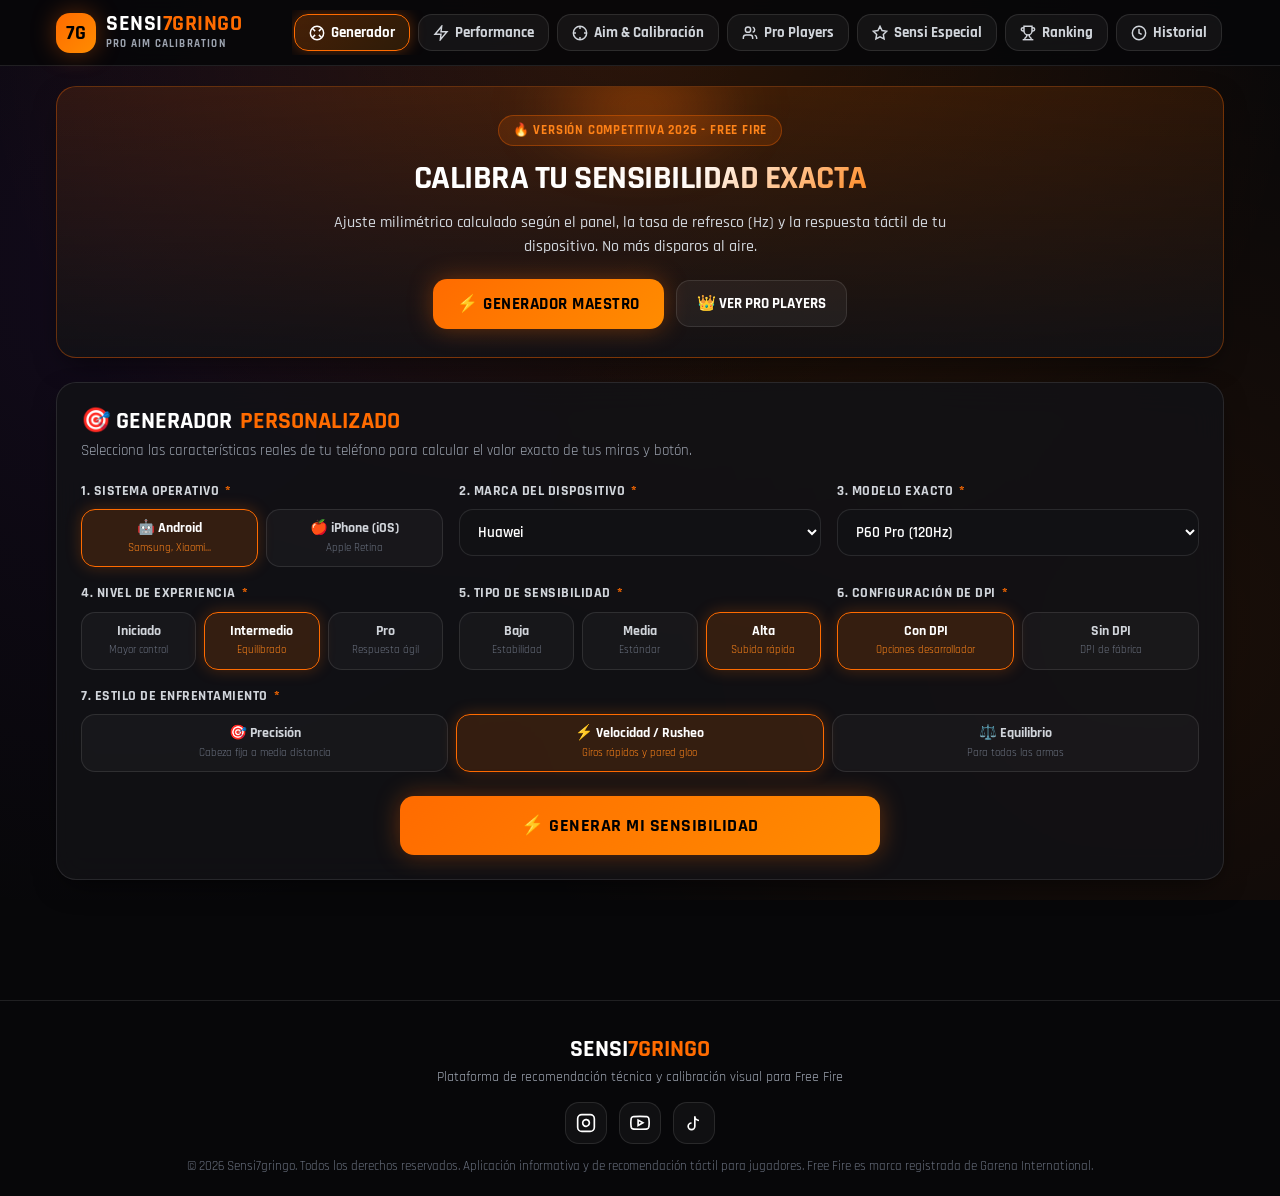
==== github-pages/index.html @ f731ba7e "feat: Initial commit of Sensi7gringo (Spring Boot + GitHub Pages edition)" ====
<!DOCTYPE html>
<html lang="es">
<head>
  <meta charset="UTF-8">
  <meta name="viewport" content="width=device-width, initial-scale=1.0, maximum-scale=1.0, user-scalable=no">
  <title>Sensi7gringo 🎮🔥 - Generador y Calibrador Maestro de Free Fire</title>
  
  <meta name="description" content="Generador inteligente de sensibilidades y calibración milimétrica para Free Fire adaptado a modelos Android e iPhone.">
  <link rel="preconnect" href="https://fonts.googleapis.com">
  <link rel="preconnect" href="https://fonts.gstatic.com" crossorigin>
  <link href="https://fonts.googleapis.com/css2?family=JetBrains+Mono:wght@700;800&family=Rajdhani:wght@500;600;700;800;900&display=swap" rel="stylesheet">
  
  <link rel="stylesheet" href="styles.css">
</head>
<body>

  <!-- HEADER FIJO Y NAVEGACIÓN -->
  <header class="header-main">
    <div class="header-content">
      <a class="brand-badge" href="#" onclick="cambiarTab('generator'); return false;">
        <div class="brand-logo-icon">7G</div>
        <div class="brand-text-wrap">
          <h1>SENSI<span>7GRINGO</span></h1>
          <div class="brand-tagline">Pro Aim Calibration</div>
        </div>
      </a>

      <!-- Pestañas de navegación superiores con scroll horizontal fluido -->
      <nav class="nav-tabs-scroll" aria-label="Navegación principal">
        <button type="button" class="tab-btn active" data-tab="generator" id="tab-generator">
          <svg viewBox="0 0 24 24" fill="none" stroke="currentColor"><circle cx="12" cy="12" r="10"/><path d="m4.93 4.93 4.24 4.24"/><path d="m14.83 9.17 4.24-4.24"/><path d="m14.83 14.83 4.24 4.24"/><path d="m9.17 14.83-4.24 4.24"/></svg>
          Generador
        </button>
        <button type="button" class="tab-btn" data-tab="performance" id="tab-performance">
          <svg viewBox="0 0 24 24" fill="none" stroke="currentColor"><path d="M13 2 3 14h9l-1 8 10-12h-9l1-8z"/></svg>
          Performance
        </button>
        <button type="button" class="tab-btn" data-tab="aim" id="tab-aim">
          <svg viewBox="0 0 24 24" fill="none" stroke="currentColor"><circle cx="12" cy="12" r="10"/><line x1="22" x2="18" y1="12" y2="12"/><line x1="6" x2="2" y1="12" y2="12"/><line x1="12" x2="12" y1="6" y2="2"/><line x1="12" x2="12" y1="22" y2="18"/></svg>
          Aim & Calibración
        </button>
        <button type="button" class="tab-btn" data-tab="players" id="tab-players">
          <svg viewBox="0 0 24 24" fill="none" stroke="currentColor"><path d="M16 21v-2a4 4 0 0 0-4-4H6a4 4 0 0 0-4 4v2"/><circle cx="9" cy="7" r="4"/><path d="M22 21v-2a4 4 0 0 0-3-3.87"/><path d="M16 3.13a4 4 0 0 1 0 7.75"/></svg>
          Pro Players
        </button>
        <button type="button" class="tab-btn" data-tab="special" id="tab-special">
          <svg viewBox="0 0 24 24" fill="none" stroke="currentColor"><polygon points="12 2 15.09 8.26 22 9.27 17 14.14 18.18 21.02 12 17.77 5.82 21.02 7 14.14 2 9.27 8.91 8.26 12 2"/></svg>
          Sensi Especial
        </button>
        <button type="button" class="tab-btn" data-tab="ranking" id="tab-ranking">
          <svg viewBox="0 0 24 24" fill="none" stroke="currentColor"><path d="M6 9H4.5a2.5 2.5 0 0 1 0-5H6"/><path d="M18 9h1.5a2.5 2.5 0 0 0 0-5H18"/><path d="M4 22h16"/><path d="M10 14.66V17c0 .55-.47.98-.97 1.21C7.85 18.75 7 20.24 7 22"/><path d="M14 14.66V17c0 .55.47.98.97 1.21C16.15 18.75 17 20.24 17 22"/><path d="M18 2H6v7a6 6 0 0 0 12 0V2Z"/></svg>
          Ranking
        </button>
        <button type="button" class="tab-btn" data-tab="history" id="tab-history">
          <svg viewBox="0 0 24 24" fill="none" stroke="currentColor"><circle cx="12" cy="12" r="10"/><polyline points="12 6 12 12 16 14"/></svg>
          Historial
        </button>
      </nav>
    </div>
  </header>

  <!-- CONTENEDOR PRINCIPAL DE MÓDULOS -->
  <main class="app-container">

    <!-- HERO PRESENTACIÓN -->
    <section class="hero-card">
      <div class="hero-pill">🔥 VERSIÓN COMPETITIVA 2026 - FREE FIRE</div>
      <h2 class="hero-title">CALIBRA TU <span>SENSIBILIDAD EXACTA</span></h2>
      <p class="hero-desc">
        Ajuste milimétrico calculado según el panel, la tasa de refresco (Hz) y la respuesta táctil de tu dispositivo. No más disparos al aire.
      </p>
      <div class="hero-actions">
        <button type="button" class="btn-primary" onclick="cambiarTab('generator')">
          ⚡ GENERADOR MAESTRO
        </button>
        <button type="button" class="btn-secondary" onclick="cambiarTab('players')">
          👑 VER PRO PLAYERS
        </button>
      </div>
    </section>

    <!-- MÓDULO B: GENERADOR MAESTRO DE SENSIBILIDAD -->
    <section id="section-generator" class="app-section">
      <div class="card-glass">
        <div class="section-header">
          <h2>🎯 GENERADOR <span>PERSONALIZADO</span></h2>
          <p>Selecciona las características reales de tu teléfono para calcular el valor exacto de tus miras y botón.</p>
        </div>

        <form id="form-generador" onsubmit="return false;">
          <div class="form-grid">
            
            <!-- 1. Sistema Operativo -->
            <div class="form-group">
              <label class="form-label">1. Sistema Operativo <span class="req">*</span></label>
              <div class="radio-tile-group">
                <label class="radio-tile-label selected">
                  <input type="radio" name="sistemaOperativo" value="Android" checked>
                  <span class="tile-title">🤖 Android</span>
                  <span class="tile-sub">Samsung, Xiaomi...</span>
                </label>
                <label class="radio-tile-label">
                  <input type="radio" name="sistemaOperativo" value="iOS">
                  <span class="tile-title">🍎 iPhone (iOS)</span>
                  <span class="tile-sub">Apple Retina</span>
                </label>
              </div>
            </div>

            <!-- 2. Marca -->
            <div class="form-group">
              <label class="form-label" for="select-marca">2. Marca del Dispositivo <span class="req">*</span></label>
              <select id="select-marca" class="custom-select" required>
                <option value="">Cargando marcas disponibles...</option>
              </select>
            </div>

            <!-- 3. Modelo Exacto -->
            <div class="form-group">
              <label class="form-label" for="select-modelo">3. Modelo Exacto <span class="req">*</span></label>
              <select id="select-modelo" class="custom-select" required>
                <option value="">Selecciona primero la marca</option>
              </select>
            </div>

            <!-- 4. Nivel de Experiencia -->
            <div class="form-group">
              <label class="form-label">4. Nivel de Experiencia <span class="req">*</span></label>
              <div class="radio-tile-group">
                <label class="radio-tile-label">
                  <input type="radio" name="nivelExperiencia" value="principiante">
                  <span class="tile-title">Iniciado</span>
                  <span class="tile-sub">Mayor control</span>
                </label>
                <label class="radio-tile-label selected">
                  <input type="radio" name="nivelExperiencia" value="intermedio" checked>
                  <span class="tile-title">Intermedio</span>
                  <span class="tile-sub">Equilibrado</span>
                </label>
                <label class="radio-tile-label">
                  <input type="radio" name="nivelExperiencia" value="avanzado">
                  <span class="tile-title">Pro</span>
                  <span class="tile-sub">Respuesta ágil</span>
                </label>
              </div>
            </div>

            <!-- 5. Tipo de Sensibilidad -->
            <div class="form-group">
              <label class="form-label">5. Tipo de Sensibilidad <span class="req">*</span></label>
              <div class="radio-tile-group">
                <label class="radio-tile-label">
                  <input type="radio" name="tipoSensibilidad" value="baja">
                  <span class="tile-title">Baja</span>
                  <span class="tile-sub">Estabilidad</span>
                </label>
                <label class="radio-tile-label">
                  <input type="radio" name="tipoSensibilidad" value="media">
                  <span class="tile-title">Media</span>
                  <span class="tile-sub">Estándar</span>
                </label>
                <label class="radio-tile-label selected">
                  <input type="radio" name="tipoSensibilidad" value="alta" checked>
                  <span class="tile-title">Alta</span>
                  <span class="tile-sub">Subida rápida</span>
                </label>
              </div>
            </div>

            <!-- 6. Con DPI / Sin DPI -->
            <div class="form-group" id="dpi-option-wrap">
              <label class="form-label">6. Configuración de DPI <span class="req">*</span></label>
              <div class="radio-tile-group">
                <label class="radio-tile-label selected">
                  <input type="radio" name="conDpi" value="true" checked>
                  <span class="tile-title">Con DPI</span>
                  <span class="tile-sub">Opciones desarrollador</span>
                </label>
                <label class="radio-tile-label">
                  <input type="radio" name="conDpi" value="false">
                  <span class="tile-title">Sin DPI</span>
                  <span class="tile-sub">DPI de fábrica</span>
                </label>
              </div>
            </div>

            <!-- 7. Preferencia de Juego -->
            <div class="form-group" style="grid-column: 1 / -1;">
              <label class="form-label">7. Estilo de Enfrentamiento <span class="req">*</span></label>
              <div class="radio-tile-group style-group">
                <label class="radio-tile-label">
                  <input type="radio" name="preferenciaJuego" value="precision">
                  <span class="tile-title">🎯 Precisión</span>
                  <span class="tile-sub">Cabeza fija a media distancia</span>
                </label>
                <label class="radio-tile-label selected">
                  <input type="radio" name="preferenciaJuego" value="velocidad" checked>
                  <span class="tile-title">⚡ Velocidad / Rusheo</span>
                  <span class="tile-sub">Giros rápidos y pared gloo</span>
                </label>
                <label class="radio-tile-label">
                  <input type="radio" name="preferenciaJuego" value="equilibrio">
                  <span class="tile-title">⚖️ Equilibrio</span>
                  <span class="tile-sub">Para todas las armas</span>
                </label>
              </div>
            </div>

          </div>

          <!-- BOTÓN GENERAR -->
          <div style="text-align: center; margin-top: 10px;">
            <button type="button" id="btn-generar-sensi" class="btn-primary" style="width: 100%; max-width: 480px; padding: 18px 24px; font-size: 1.15rem;">
              ⚡ GENERAR MI SENSIBILIDAD
            </button>
          </div>
        </form>

        <!-- TARJETA DE RESULTADO -->
        <div id="resultado-sensibilidad" class="result-box">
          <div class="result-header">
            <div class="result-device-badge">
              <h3 id="res-device-title">Samsung Galaxy S24 Ultra</h3>
              <span id="res-style-badge">ALTA</span>
            </div>
            <div style="display: flex; gap: 8px;">
              <button type="button" id="btn-guardar-favorito" class="btn-secondary" title="Guardar en Favoritos" style="padding: 8px 14px;">
                ⭐ Favorito
              </button>
              <button type="button" id="btn-variar-config" class="btn-secondary" title="Generar ligera variación" style="padding: 8px 14px;">
                🔄 Variación
              </button>
            </div>
          </div>

          <!-- Miras Principales -->
          <div class="meters-grid">
            <div class="meter-card">
              <div class="scope-name">General</div>
              <div class="scope-value" id="val-general">0</div>
              <div class="meter-bar-track"><div class="meter-bar-fill" id="bar-general"></div></div>
            </div>

            <div class="meter-card">
              <div class="scope-name">Punto Rojo (Red Dot)</div>
              <div class="scope-value" id="val-reddot">0</div>
              <div class="meter-bar-track"><div class="meter-bar-fill" id="bar-reddot"></div></div>
            </div>

            <div class="meter-card">
              <div class="scope-name">Mira 2X</div>
              <div class="scope-value" id="val-mira2x">0</div>
              <div class="meter-bar-track"><div class="meter-bar-fill" id="bar-mira2x"></div></div>
            </div>

            <div class="meter-card">
              <div class="scope-name">Mira 4X</div>
              <div class="scope-value" id="val-mira4x">0</div>
              <div class="meter-bar-track"><div class="meter-bar-fill" id="bar-mira4x"></div></div>
            </div>

            <div class="meter-card">
              <div class="scope-name">Francotirador (AWM)</div>
              <div class="scope-value" id="val-awm">0</div>
              <div class="meter-bar-track"><div class="meter-bar-fill" id="bar-awm"></div></div>
            </div>

            <div class="meter-card">
              <div class="scope-name">Cámara 360 / Olhadinha</div>
              <div class="scope-value" id="val-olhadinha">0</div>
              <div class="meter-bar-track"><div class="meter-bar-fill" id="bar-olhadinha"></div></div>
            </div>
          </div>

          <!-- Botón de Disparo y DPI Sugerido -->
          <div class="special-badges-row">
            <div class="badge-info-pill">
              <span class="lbl">🔘 Botón de Disparo (%)</span>
              <span class="val" id="val-boton">45%</span>
            </div>
            <div class="badge-info-pill">
              <span class="lbl">📐 DPI Recomendado</span>
              <span class="val" id="val-dpi">540</span>
            </div>
          </div>

          <!-- Explicación Técnica -->
          <div class="tech-explanation">
            <p id="res-explicacion">
              Calibración calculada considerando la frecuencia de muestreo táctil y el ancho de panel de tu dispositivo.
            </p>
          </div>

          <!-- Acciones -->
          <div class="result-actions">
            <button type="button" id="btn-copiar-config" class="btn-primary" style="flex: 1;">
              📋 COPIAR TODA LA CONFIGURACIÓN
            </button>
            <button type="button" class="btn-secondary" onclick="cambiarTab('aim')">
              🎯 VER GUÍA DE TIRO
            </button>
          </div>
        </div>
      </div>
    </section>

    <!-- MÓDULO D: PERFORMANCE & DIAGNÓSTICO -->
    <section id="section-performance" class="app-section" style="display: none;">
      <div class="card-glass">
        <div class="section-header">
          <h2>⚡ PERFORMANCE & <span>OPTIMIZACIÓN REAL</span></h2>
          <p>
            Diagnóstico de pantalla, tasa de refresco y guía técnica certificada para reducir latencia táctil en Free Fire.
          </p>
        </div>

        <div class="diagnostic-container">
          <div class="diagnostic-item">
            <div class="diagnostic-icon">📱</div>
            <div class="diagnostic-info">
              <h4>Tasa de Refresco Óptima</h4>
              <p>Activa 90Hz / 120Hz en los ajustes de pantalla de tu teléfono para suavidad máxima.</p>
            </div>
          </div>

          <div class="diagnostic-item">
            <div class="diagnostic-icon">🚀</div>
            <div class="diagnostic-info">
              <h4>Gestión de Memoria RAM</h4>
              <p>Cierra aplicaciones en segundo plano antes de abrir Free Fire para evitar caídas de FPS.</p>
            </div>
          </div>

          <div class="diagnostic-item">
            <div class="diagnostic-icon">📶</div>
            <div class="diagnostic-info">
              <h4>Estabilidad de Conexión</h4>
              <p>Juega en redes Wi-Fi 5GHz o con datos móviles 4G/5G con buena cobertura para ping constante.</p>
            </div>
          </div>

          <div class="diagnostic-item">
            <div class="diagnostic-icon">🧹</div>
            <div class="diagnostic-info">
              <h4>Caché del Juego</h4>
              <p>Borra la memoria caché de Free Fire desde Ajustes > Aplicaciones cada 15 días.</p>
            </div>
          </div>
        </div>

        <!-- Consola de Diagnóstico en Vivo -->
        <h3 style="font-size: 1.1rem; text-transform: uppercase; margin-bottom: 10px;">Consola de Diagnóstico de Dispositivo</h3>
        <div id="opt-console-log" class="opt-console">
          <div class="console-line info">> Listo para iniciar diagnóstico técnico del dispositivo y navegador...</div>
        </div>

        <button type="button" id="btn-iniciar-diagnostico" class="btn-primary" style="width: 100%;">
          🔍 INICIAR DIAGNÓSTICO TÉCNICO
        </button>
      </div>
    </section>

    <!-- MÓDULO E: AIM & CALIBRACIÓN -->
    <section id="section-aim" class="app-section" style="display: none;">
      <div class="card-glass">
        <div class="section-header">
          <h2>🎯 AIM & <span>CALIBRACIÓN DE MIRA</span></h2>
          <p>Consejos técnicos y métodos de arrastre recomendados para dominar el tiro a la cabeza.</p>
        </div>

        <div class="form-grid">
          <div class="card-glass" style="background: rgba(0,0,0,0.4);">
            <h3 style="color:#ff851b; margin-bottom:8px;">1. Posición y Tamaño del Botón</h3>
            <p style="color:#d1d5db; font-size:0.95rem; line-height: 1.5;">
              Coloca el botón de disparo ligeramente abajo del centro derecho de tu pantalla. 
              Un tamaño de <strong>42% a 48%</strong> te otorga mayor área libre para realizar el levantamiento continuo sin que el dedo salga de la pantalla.
            </p>
          </div>

          <div class="card-glass" style="background: rgba(0,0,0,0.4);">
            <h3 style="color:#ff851b; margin-bottom:8px;">2. Técnica de Arrastre en "J"</h3>
            <p style="color:#d1d5db; font-size:0.95rem; line-height: 1.5;">
              Para escopetas (M1014, M1887) a corta distancia, baja el botón un milímetro y súbelo rápidamente dibujando una curva en "J". 
              Esto desprende la mira del pecho y la clava directamente en el casco.
            </p>
          </div>

          <div class="card-glass" style="background: rgba(0,0,0,0.4);">
            <h3 style="color:#ff851b; margin-bottom:8px;">3. Disparos con Mira 2X y 4X</h3>
            <p style="color:#d1d5db; font-size:0.95rem; line-height: 1.5;">
              Con miras ópticas, la sensibilidad no debe ser extrema (rango 145-165). Realiza un jalón suave y progresivo, permitiendo que la asistencia del juego conecte los disparos en ráfaga.
            </p>
          </div>
        </div>

        <div style="text-align: center; margin-top: 20px;">
          <button type="button" class="btn-primary" onclick="mostrarToast('Recomendación de arma: En UMP usa Mira 2X al 176 para tiros continuos al chaleco y cabeza.', 'info')">
            💡 Ver Recomendación de Arma
          </button>
        </div>
      </div>
    </section>

    <!-- MÓDULO F: PRO PLAYERS -->
    <section id="section-players" class="app-section" style="display: none;">
      <div class="card-glass">
        <div class="section-header">
          <h2>👑 CONFIGURACIONES DE <span>PRO PLAYERS</span></h2>
          <p>Sensibilidades documentadas y procedentes de transmisiones oficiales de figuras destacadas del competitivo.</p>
        </div>

        <div id="pro-players-grid" class="players-grid">
          <!-- Renderizado dinámico desde app.js -->
        </div>
      </div>
    </section>

    <!-- MÓDULO H: SENSI ESPECIAL -->
    <section id="section-special" class="app-section" style="display: none;">
      <div class="card-glass" style="border-color: rgba(255, 107, 0, 0.45); background: linear-gradient(180deg, rgba(255,107,0,0.1) 0%, rgba(18,18,22,0.9) 100%);">
        <div class="section-header" style="text-align: center;">
          <div class="hero-pill">✨ ACCESO ESPECIAL VIP</div>
          <h2>SENSI <span>ESPECIAL EXCLUSIVA</span></h2>
          <p>Configuración híbrida afinada para torneos, salas privadas y modo duelo de escuadras clasificatoria.</p>
        </div>

        <div style="max-width: 600px; margin: 0 auto; text-align: center;">
          <div class="card-glass" style="margin-bottom: 24px; background: rgba(0,0,0,0.5);">
            <h3 style="color:#ff851b; font-size:1.4rem; margin-bottom:12px;">🌟 Pack Sensi7gringo VIP</h3>
            <p style="color:#d1d5db; margin-bottom:18px;">
              Este perfil exclusivo incorpora la curva de respuesta táctil ultrarrápida para armas de un solo tiro (Desert Eagle, AC80, Woodpecker, M1887).
            </p>
            <div class="special-badges-row" style="justify-content:center;">
              <div class="badge-info-pill"><span class="lbl">General</span><span class="val">196</span></div>
              <div class="badge-info-pill"><span class="lbl">Red Dot</span><span class="val">194</span></div>
              <div class="badge-info-pill"><span class="lbl">Botón</span><span class="val">44%</span></div>
            </div>
            <button type="button" class="btn-primary" onclick="copiarDirecto('196','194','190','182','44')" style="margin-top:14px; width:100%;">
              📋 COPIAR SENSI ESPECIAL (GRATIS DEMO)
            </button>
          </div>
        </div>
      </div>
    </section>

    <!-- MÓDULO G: RANKING -->
    <section id="section-ranking" class="app-section" style="display: none;">
      <div class="card-glass">
        <div class="section-header">
          <h2>🏆 RANKING DE LA <span>COMUNIDAD</span></h2>
          <p>Configuraciones generadas y mejor valoradas por los usuarios de Sensi7gringo.</p>
        </div>

        <div id="ranking-container" class="history-list">
          <!-- Poblado por app.js -->
        </div>
      </div>
    </section>

    <!-- MÓDULO I: HISTORIAL -->
    <section id="section-history" class="app-section" style="display: none;">
      <div class="card-glass">
        <div class="section-header">
          <h2>🕒 MI <span>HISTORIAL DE SENSIS</span></h2>
          <p>Consulta, copia o administra las sensibilidades que has generado en esta sesión.</p>
        </div>

        <div id="historial-container" class="history-list">
          <!-- Poblado por app.js desde localStorage -->
        </div>
      </div>
    </section>

  </main>

  <!-- FOOTER Y REDES SOCIALES -->
  <footer class="footer-main">
    <div class="app-container" style="padding-bottom: 0;">
      <div class="brand-text-wrap" style="text-align: center; margin-bottom: 12px;">
        <h2 style="font-size: 1.5rem; font-weight: 900;">SENSI<span style="color:#ff6b00;">7GRINGO</span></h2>
        <p style="font-size: 0.85rem; color: #9ca3af;">Plataforma de recomendación técnica y calibración visual para Free Fire</p>
      </div>

      <div class="footer-socials">
        <a href="https://instagram.com" target="_blank" rel="noopener noreferrer" class="social-btn" aria-label="Instagram">
          <svg width="20" height="20" viewBox="0 0 24 24" fill="none" stroke="currentColor" stroke-width="2"><rect x="2" y="2" width="20" height="20" rx="5" ry="5"/><path d="M16 11.37A4 4 0 1 1 12.63 8 4 4 0 0 1 16 11.37z"/><line x1="17.5" y1="6.5" x2="17.51" y2="6.5"/></svg>
        </a>
        <a href="https://youtube.com" target="_blank" rel="noopener noreferrer" class="social-btn" aria-label="YouTube">
          <svg width="20" height="20" viewBox="0 0 24 24" fill="none" stroke="currentColor" stroke-width="2"><path d="M22.54 6.42a2.78 2.78 0 0 0-1.94-2C18.88 4 12 4 12 4s-6.88 0-8.6.46a2.78 2.78 0 0 0-1.94 2A29 29 0 0 0 1 11.75a29 29 0 0 0 .46 5.33A2.78 2.78 0 0 0 3.4 19c1.72.46 8.6.46 8.6.46s6.88 0 8.6-.46a2.78 2.78 0 0 0 1.94-2 29 29 0 0 0 .46-5.25 29 29 0 0 0-.46-5.33z"/><polygon points="9.75 15.02 15.5 11.75 9.75 8.48 9.75 15.02"/></svg>
        </a>
        <a href="https://tiktok.com" target="_blank" rel="noopener noreferrer" class="social-btn" aria-label="TikTok">
          <svg width="20" height="20" viewBox="0 0 24 24" fill="none" stroke="currentColor" stroke-width="2"><path d="M9 12a4 4 0 1 0 4 4V4a5 5 0 0 0 5 5"/></svg>
        </a>
      </div>

      <p class="footer-copy">
        © 2026 Sensi7gringo. Todos los derechos reservados. Aplicación informativa y de recomendación táctil para jugadores. Free Fire es marca registrada de Garena International.
      </p>
    </div>
  </footer>

  <!-- SCRIPT INTERACTIVO STANDALONE -->
  <script src="app.js"></script>
</body>
</html>
---- github-pages/styles.css ----
/* ==========================================================================
   SENSI7GRINGO - DESIGN SYSTEM & STYLESHEET (PRO RESPONSIVE EDITION)
   Paleta: Dark Carbón, Blanco puro, Naranja Neón (#FF6B00 / #FF8C00)
   100% Mobile First & Ultra Responsive
   ========================================================================== */

:root {
  --bg-main: #070709;
  --bg-card: rgba(18, 18, 22, 0.85);
  --bg-card-hover: rgba(28, 28, 34, 0.95);
  --bg-dark-surface: #0e0e12;
  --bg-glass: rgba(255, 255, 255, 0.03);
  --border-subtle: rgba(255, 255, 255, 0.1);
  --border-glow: rgba(255, 107, 0, 0.35);
  --border-glow-strong: rgba(255, 107, 0, 0.75);

  --color-orange: #ff6b00;
  --color-orange-bright: #ff851b;
  --color-orange-glow: rgba(255, 107, 0, 0.4);
  --color-orange-soft: rgba(255, 107, 0, 0.15);

  --color-white: #ffffff;
  --color-gray-100: #f4f4f6;
  --color-gray-300: #d1d5db;
  --color-gray-400: #9ca3af;
  --color-gray-500: #6b7280;
  --color-gray-700: #374151;
  --color-gray-800: #1f2937;

  --font-main: 'Rajdhani', -apple-system, BlinkMacSystemFont, "Segoe UI", Roboto, sans-serif;
  --font-mono: 'JetBrains Mono', monospace;

  --radius-sm: 8px;
  --radius-md: 14px;
  --radius-lg: 20px;
  --radius-full: 9999px;

  --shadow-glow: 0 0 25px rgba(255, 107, 0, 0.35);
  --shadow-card: 0 10px 30px -10px rgba(0, 0, 0, 0.7);
  --transition: all 0.25s cubic-bezier(0.16, 1, 0.3, 1);
}

/* RESET */
*, *::before, *::after {
  box-sizing: border-box;
  margin: 0;
  padding: 0;
  -webkit-tap-highlight-color: transparent;
}

html, body {
  width: 100%;
  overflow-x: hidden;
}

body {
  font-family: var(--font-main);
  background-color: var(--bg-main);
  color: var(--color-white);
  min-height: 100vh;
  line-height: 1.5;
  background-image: 
    radial-gradient(circle at 50% 0%, rgba(255, 107, 0, 0.15) 0%, transparent 60%),
    radial-gradient(circle at 10% 30%, rgba(147, 51, 234, 0.08) 0%, transparent 50%),
    radial-gradient(circle at 90% 70%, rgba(255, 107, 0, 0.08) 0%, transparent 50%);
  background-attachment: fixed;
}

/* CONTENEDOR PRINCIPAL */
.app-container {
  width: 100%;
  max-width: 1200px;
  margin: 0 auto;
  padding: 0 16px 80px;
}

/* ==========================================================================
   HEADER & NAVBAR ULTRA RESPONSIVE
   ========================================================================== */
.header-main {
  position: sticky;
  top: 0;
  z-index: 100;
  backdrop-filter: blur(20px);
  -webkit-backdrop-filter: blur(20px);
  background: rgba(7, 7, 9, 0.92);
  border-bottom: 1px solid var(--border-subtle);
  padding: 10px 0;
  margin-bottom: 20px;
  width: 100%;
}

.header-content {
  display: flex;
  flex-direction: row;
  align-items: center;
  justify-content: space-between;
  width: 100%;
  max-width: 1200px;
  margin: 0 auto;
  padding: 0 16px;
  gap: 12px;
}

.brand-badge {
  display: flex;
  align-items: center;
  gap: 10px;
  text-decoration: none;
  cursor: pointer;
  flex-shrink: 0;
}

.brand-logo-icon {
  width: 40px;
  height: 40px;
  background: linear-gradient(135deg, #ff6b00 0%, #ff8c00 100%);
  border-radius: var(--radius-md);
  display: flex;
  align-items: center;
  justify-content: center;
  box-shadow: var(--shadow-glow);
  font-size: 20px;
  font-weight: 900;
  color: #000;
  flex-shrink: 0;
}

.brand-text-wrap h1 {
  font-size: 1.35rem;
  font-weight: 900;
  letter-spacing: 0.5px;
  line-height: 1.1;
  color: var(--color-white);
  text-transform: uppercase;
  white-space: nowrap;
}

.brand-text-wrap h1 span {
  color: var(--color-orange);
}

.brand-tagline {
  font-size: 0.68rem;
  color: var(--color-gray-400);
  font-weight: 700;
  letter-spacing: 1.2px;
  text-transform: uppercase;
  white-space: nowrap;
}

/* NAVBAR TABS (Deslizamiento horizontal perfecto en móvil) */
.nav-tabs-scroll {
  display: flex;
  align-items: center;
  gap: 8px;
  overflow-x: auto;
  overflow-y: hidden;
  -webkit-overflow-scrolling: touch;
  padding: 4px 2px;
  scrollbar-width: none;
  max-width: 100%;
}
.nav-tabs-scroll::-webkit-scrollbar { display: none; }

.tab-btn {
  display: inline-flex;
  align-items: center;
  gap: 6px;
  padding: 8px 14px;
  background: rgba(255, 255, 255, 0.05);
  border: 1px solid var(--border-subtle);
  border-radius: var(--radius-md);
  color: var(--color-gray-300);
  font-family: var(--font-main);
  font-size: 0.92rem;
  font-weight: 700;
  cursor: pointer;
  white-space: nowrap;
  flex-shrink: 0;
  transition: var(--transition);
}

.tab-btn:hover {
  background: rgba(255, 255, 255, 0.1);
  color: var(--color-white);
  border-color: rgba(255, 107, 0, 0.4);
}

.tab-btn.active {
  background: linear-gradient(135deg, rgba(255, 107, 0, 0.25) 0%, rgba(255, 140, 0, 0.15) 100%);
  border-color: var(--color-orange);
  color: var(--color-white);
  box-shadow: 0 0 15px rgba(255, 107, 0, 0.35);
}

.tab-btn svg {
  width: 16px;
  height: 16px;
  stroke-width: 2.2;
  flex-shrink: 0;
}

/* ==========================================================================
   HERO BANNER
   ========================================================================== */
.hero-card {
  background: linear-gradient(180deg, rgba(255, 107, 0, 0.12) 0%, rgba(18, 18, 22, 0.85) 100%);
  border: 1px solid var(--border-glow);
  border-radius: var(--radius-lg);
  padding: 28px 20px;
  text-align: center;
  margin-bottom: 24px;
  position: relative;
  overflow: hidden;
  box-shadow: var(--shadow-card);
}

.hero-card::before {
  content: '';
  position: absolute;
  top: -40px;
  left: 50%;
  transform: translateX(-50%);
  width: 240px;
  height: 120px;
  background: radial-gradient(ellipse, var(--color-orange-glow) 0%, transparent 70%);
  filter: blur(25px);
  pointer-events: none;
}

.hero-pill {
  display: inline-flex;
  align-items: center;
  gap: 6px;
  padding: 5px 14px;
  background: var(--color-orange-soft);
  border: 1px solid var(--border-glow);
  border-radius: var(--radius-full);
  color: var(--color-orange-bright);
  font-size: 0.8rem;
  font-weight: 800;
  text-transform: uppercase;
  letter-spacing: 0.8px;
  margin-bottom: 14px;
  max-width: 100%;
  word-break: break-word;
}

.hero-title {
  font-size: 2.1rem;
  font-weight: 900;
  text-transform: uppercase;
  line-height: 1.15;
  margin-bottom: 12px;
  letter-spacing: -0.5px;
  word-break: break-word;
}

.hero-title span {
  background: linear-gradient(135deg, #ffffff 40%, var(--color-orange-bright) 100%);
  -webkit-background-clip: text;
  -webkit-text-fill-color: transparent;
}

.hero-desc {
  color: var(--color-gray-300);
  font-size: 1rem;
  max-width: 650px;
  margin: 0 auto 20px;
  font-weight: 500;
  line-height: 1.5;
}

.hero-actions {
  display: flex;
  align-items: center;
  justify-content: center;
  gap: 12px;
  flex-wrap: wrap;
  width: 100%;
}

/* ==========================================================================
   BUTTONS
   ========================================================================== */
.btn-primary {
  display: inline-flex;
  align-items: center;
  justify-content: center;
  gap: 8px;
  background: linear-gradient(135deg, #ff6b00 0%, #ff8c00 100%);
  color: #000;
  font-family: var(--font-main);
  font-size: 1.05rem;
  font-weight: 900;
  padding: 14px 24px;
  border-radius: var(--radius-md);
  border: none;
  cursor: pointer;
  text-transform: uppercase;
  letter-spacing: 0.5px;
  box-shadow: var(--shadow-glow);
  transition: var(--transition);
  text-decoration: none;
}

.btn-primary:hover {
  transform: translateY(-2px);
  box-shadow: 0 0 35px rgba(255, 107, 0, 0.6);
}

.btn-secondary {
  display: inline-flex;
  align-items: center;
  justify-content: center;
  gap: 8px;
  background: rgba(255, 255, 255, 0.05);
  border: 1px solid var(--border-subtle);
  color: var(--color-white);
  font-family: var(--font-main);
  font-size: 0.95rem;
  font-weight: 800;
  padding: 13px 20px;
  border-radius: var(--radius-md);
  cursor: pointer;
  transition: var(--transition);
  text-decoration: none;
}

.btn-secondary:hover {
  background: rgba(255, 255, 255, 0.1);
  border-color: var(--color-orange);
}

/* ==========================================================================
   CARDS & GRIDS
   ========================================================================== */
.card-glass {
  background: var(--bg-card);
  backdrop-filter: blur(16px);
  -webkit-backdrop-filter: blur(16px);
  border: 1px solid var(--border-subtle);
  border-radius: var(--radius-lg);
  padding: 24px;
  box-shadow: var(--shadow-card);
  transition: var(--transition);
  width: 100%;
}

.card-glass:hover {
  border-color: var(--border-glow);
}

.section-header {
  margin-bottom: 20px;
  width: 100%;
}

.section-header h2 {
  font-size: 1.5rem;
  font-weight: 900;
  text-transform: uppercase;
  display: flex;
  align-items: center;
  flex-wrap: wrap;
  gap: 8px;
  line-height: 1.2;
}

.section-header h2 span {
  color: var(--color-orange);
}

.section-header p {
  color: var(--color-gray-400);
  font-size: 0.92rem;
  margin-top: 4px;
  line-height: 1.45;
}

/* ==========================================================================
   FORM ELEMENTS - GENERADOR MAESTRO RESPONSIVE
   ========================================================================== */
.form-grid {
  display: grid;
  grid-template-columns: repeat(auto-fit, minmax(280px, 1fr));
  gap: 16px;
  margin-bottom: 24px;
  width: 100%;
}

.form-group {
  display: flex;
  flex-direction: column;
  gap: 8px;
  width: 100%;
}

.form-label {
  font-size: 0.85rem;
  font-weight: 700;
  text-transform: uppercase;
  color: var(--color-gray-300);
  letter-spacing: 0.5px;
  display: flex;
  align-items: center;
  gap: 6px;
}

.form-label span.req {
  color: var(--color-orange);
}

/* Selectores visuales tipo botones de opción */
.radio-tile-group {
  display: grid;
  grid-template-columns: repeat(auto-fit, minmax(110px, 1fr));
  gap: 8px;
  width: 100%;
}

.radio-tile-label {
  display: flex;
  flex-direction: column;
  align-items: center;
  justify-content: center;
  padding: 10px 8px;
  background: rgba(255, 255, 255, 0.03);
  border: 1px solid var(--border-subtle);
  border-radius: var(--radius-md);
  cursor: pointer;
  transition: var(--transition);
  text-align: center;
  width: 100%;
}

.radio-tile-label input {
  display: none;
}

.radio-tile-label span.tile-title {
  font-size: 0.9rem;
  font-weight: 800;
  color: var(--color-gray-300);
  line-height: 1.2;
}

.radio-tile-label span.tile-sub {
  font-size: 0.7rem;
  color: var(--color-gray-500);
  margin-top: 2px;
}

.radio-tile-label:hover {
  border-color: rgba(255, 107, 0, 0.4);
  background: rgba(255, 255, 255, 0.05);
}

.radio-tile-label.selected {
  background: var(--color-orange-soft);
  border-color: var(--color-orange);
  box-shadow: 0 0 15px rgba(255, 107, 0, 0.25);
}

.radio-tile-label.selected span.tile-title {
  color: var(--color-white);
}

.radio-tile-label.selected span.tile-sub {
  color: var(--color-orange-bright);
}

/* Select inputs */
.custom-select {
  width: 100%;
  padding: 12px 14px;
  background: rgba(18, 18, 22, 0.95);
  border: 1px solid var(--border-subtle);
  border-radius: var(--radius-md);
  color: var(--color-white);
  font-family: var(--font-main);
  font-size: 0.95rem;
  font-weight: 600;
  cursor: pointer;
  outline: none;
  transition: var(--transition);
}

.custom-select:focus {
  border-color: var(--color-orange);
  box-shadow: 0 0 12px rgba(255, 107, 0, 0.3);
}

.custom-select option {
  background: #121216;
  color: #fff;
}

/* ==========================================================================
   RESULTADO DE SENSIBILIDAD RESPONSIVE
   ========================================================================== */
.result-box {
  background: linear-gradient(180deg, rgba(255, 107, 0, 0.08) 0%, rgba(18, 18, 22, 0.95) 100%);
  border: 1px solid var(--border-glow);
  border-radius: var(--radius-lg);
  padding: 24px 18px;
  margin-top: 24px;
  box-shadow: var(--shadow-glow);
  display: none;
  width: 100%;
}

.result-box.active {
  display: block;
  animation: fadeIn 0.4s ease forwards;
}

.result-header {
  display: flex;
  align-items: center;
  justify-content: space-between;
  flex-wrap: wrap;
  gap: 12px;
  border-bottom: 1px solid var(--border-subtle);
  padding-bottom: 16px;
  margin-bottom: 20px;
}

.result-device-badge {
  display: flex;
  align-items: center;
  flex-wrap: wrap;
  gap: 10px;
}

.result-device-badge h3 {
  font-size: 1.35rem;
  font-weight: 900;
  color: var(--color-white);
}

.result-device-badge span {
  background: var(--color-orange-soft);
  color: var(--color-orange-bright);
  padding: 2px 8px;
  border-radius: var(--radius-sm);
  font-size: 0.75rem;
  font-weight: 700;
  border: 1px solid var(--border-glow);
}

/* METERS / GAUGES DE SENSIBILIDAD */
.meters-grid {
  display: grid;
  grid-template-columns: repeat(auto-fit, minmax(140px, 1fr));
  gap: 12px;
  margin-bottom: 20px;
  width: 100%;
}

.meter-card {
  background: rgba(255, 255, 255, 0.02);
  border: 1px solid var(--border-subtle);
  border-radius: var(--radius-md);
  padding: 14px 10px;
  text-align: center;
  position: relative;
  overflow: hidden;
  width: 100%;
}

.meter-card .scope-name {
  font-size: 0.82rem;
  font-weight: 700;
  text-transform: uppercase;
  color: var(--color-gray-400);
  margin-bottom: 4px;
  white-space: nowrap;
  overflow: hidden;
  text-overflow: ellipsis;
}

.meter-card .scope-value {
  font-size: 2.1rem;
  font-weight: 900;
  color: var(--color-white);
  line-height: 1;
  font-family: var(--font-mono);
}

.meter-bar-track {
  width: 100%;
  height: 6px;
  background: rgba(255, 255, 255, 0.08);
  border-radius: var(--radius-full);
  margin-top: 8px;
  overflow: hidden;
}

.meter-bar-fill {
  height: 100%;
  background: linear-gradient(90deg, #ff8c00, #ff6b00);
  border-radius: var(--radius-full);
  width: 0%;
  transition: width 0.8s cubic-bezier(0.16, 1, 0.3, 1);
}

.special-badges-row {
  display: flex;
  gap: 12px;
  flex-wrap: wrap;
  margin-bottom: 20px;
  width: 100%;
}

.badge-info-pill {
  flex: 1;
  min-width: 140px;
  background: rgba(0, 0, 0, 0.4);
  border: 1px solid var(--border-subtle);
  border-radius: var(--radius-md);
  padding: 12px;
  text-align: center;
}

.badge-info-pill span.lbl {
  display: block;
  font-size: 0.75rem;
  font-weight: 700;
  text-transform: uppercase;
  color: var(--color-gray-400);
}

.badge-info-pill span.val {
  font-size: 1.35rem;
  font-weight: 900;
  color: var(--color-orange-bright);
}

/* EXPLICACIÓN TÉCNICA */
.tech-explanation {
  background: rgba(0, 0, 0, 0.3);
  border-left: 3px solid var(--color-orange);
  padding: 12px 14px;
  border-radius: 0 var(--radius-md) var(--radius-md) 0;
  margin-bottom: 20px;
}

.tech-explanation p {
  font-size: 0.9rem;
  color: var(--color-gray-300);
  line-height: 1.45;
}

/* ACCIONES DE RESULTADO */
.result-actions {
  display: flex;
  gap: 10px;
  flex-wrap: wrap;
  width: 100%;
}

/* ==========================================================================
   PERFORMANCE & DIAGNÓSTICO
   ========================================================================== */
.diagnostic-container {
  display: grid;
  grid-template-columns: repeat(auto-fit, minmax(240px, 1fr));
  gap: 14px;
  margin-bottom: 20px;
  width: 100%;
}

.diagnostic-item {
  background: rgba(255, 255, 255, 0.02);
  border: 1px solid var(--border-subtle);
  border-radius: var(--radius-md);
  padding: 14px;
  display: flex;
  align-items: center;
  gap: 12px;
}

.diagnostic-icon {
  width: 40px;
  height: 40px;
  border-radius: var(--radius-md);
  background: var(--color-orange-soft);
  display: flex;
  align-items: center;
  justify-content: center;
  color: var(--color-orange-bright);
  font-size: 1.2rem;
  flex-shrink: 0;
}

.diagnostic-info h4 {
  font-size: 0.95rem;
  font-weight: 800;
  color: var(--color-white);
  line-height: 1.2;
}

.diagnostic-info p {
  font-size: 0.8rem;
  color: var(--color-gray-400);
  margin-top: 2px;
}

.opt-console {
  background: #050507;
  border: 1px solid var(--border-subtle);
  border-radius: var(--radius-md);
  padding: 14px;
  font-family: var(--font-mono);
  font-size: 0.82rem;
  color: var(--color-gray-300);
  min-height: 120px;
  max-height: 180px;
  overflow-y: auto;
  margin-bottom: 16px;
  width: 100%;
}

.console-line {
  margin-bottom: 5px;
  display: flex;
  gap: 6px;
  word-break: break-word;
}

.console-line.success { color: #22c55e; }
.console-line.warning { color: #eab308; }
.console-line.info { color: #38bdf8; }

/* ==========================================================================
   PRO PLAYERS CARDS
   ========================================================================== */
.players-grid {
  display: grid;
  grid-template-columns: repeat(auto-fit, minmax(280px, 1fr));
  gap: 16px;
  width: 100%;
}

.player-card {
  background: var(--bg-card);
  border: 1px solid var(--border-subtle);
  border-radius: var(--radius-lg);
  padding: 18px;
  transition: var(--transition);
  width: 100%;
}

.player-card:hover {
  border-color: var(--border-glow);
  transform: translateY(-2px);
}

.player-header {
  display: flex;
  align-items: center;
  justify-content: space-between;
  margin-bottom: 12px;
}

.player-meta {
  display: flex;
  align-items: center;
  gap: 10px;
}

.player-avatar {
  width: 44px;
  height: 44px;
  border-radius: var(--radius-md);
  background: linear-gradient(135deg, #1f2937, #111827);
  border: 1px solid var(--border-subtle);
  display: flex;
  align-items: center;
  justify-content: center;
  font-size: 1.2rem;
  font-weight: 900;
  color: var(--color-orange-bright);
  flex-shrink: 0;
}

.player-name-wrap h3 {
  font-size: 1.1rem;
  font-weight: 800;
  line-height: 1.1;
}

.player-name-wrap span {
  font-size: 0.75rem;
  color: var(--color-gray-400);
}

.player-badge {
  font-size: 0.72rem;
  padding: 3px 8px;
  border-radius: var(--radius-sm);
  background: rgba(255, 107, 0, 0.15);
  color: var(--color-orange-bright);
  font-weight: 700;
}

.player-stats-table {
  display: grid;
  grid-template-columns: repeat(3, 1fr);
  gap: 6px;
  margin: 12px 0;
  background: rgba(0, 0, 0, 0.35);
  padding: 10px;
  border-radius: var(--radius-md);
}

.stat-item {
  text-align: center;
}

.stat-item .lbl {
  font-size: 0.68rem;
  color: var(--color-gray-400);
  text-transform: uppercase;
}

.stat-item .val {
  font-size: 1.1rem;
  font-weight: 900;
  color: var(--color-white);
  font-family: var(--font-mono);
}

/* ==========================================================================
   HISTORIAL Y FAVORITOS
   ========================================================================== */
.history-list {
  display: flex;
  flex-direction: column;
  gap: 12px;
  width: 100%;
}

.history-card {
  display: flex;
  align-items: center;
  justify-content: space-between;
  padding: 14px 16px;
  background: rgba(255, 255, 255, 0.02);
  border: 1px solid var(--border-subtle);
  border-radius: var(--radius-md);
  gap: 12px;
  flex-wrap: wrap;
  transition: var(--transition);
  width: 100%;
}

.history-card:hover {
  background: rgba(255, 255, 255, 0.04);
  border-color: rgba(255, 107, 0, 0.3);
}

.empty-state {
  text-align: center;
  padding: 36px 16px;
  color: var(--color-gray-400);
}

/* ==========================================================================
   TOAST NOTIFICATIONS
   ========================================================================== */
.toast-container {
  position: fixed;
  bottom: 20px;
  right: 16px;
  left: 16px;
  z-index: 9999;
  display: flex;
  flex-direction: column;
  align-items: center;
  gap: 8px;
  pointer-events: none;
}

.toast {
  pointer-events: auto;
  background: #111827;
  border: 1px solid var(--border-glow);
  color: var(--color-white);
  padding: 12px 18px;
  border-radius: var(--radius-md);
  box-shadow: 0 10px 25px rgba(0, 0, 0, 0.8), var(--shadow-glow);
  display: flex;
  align-items: center;
  gap: 10px;
  font-size: 0.9rem;
  font-weight: 700;
  animation: fadeIn 0.3s ease;
  width: 100%;
  max-width: 380px;
}

/* ==========================================================================
   FOOTER
   ========================================================================== */
.footer-main {
  border-top: 1px solid var(--border-subtle);
  padding: 30px 0 20px;
  margin-top: 40px;
  text-align: center;
  width: 100%;
}

.footer-socials {
  display: flex;
  align-items: center;
  justify-content: center;
  gap: 12px;
  margin: 14px 0;
}

.social-btn {
  display: flex;
  align-items: center;
  justify-content: center;
  width: 42px;
  height: 42px;
  border-radius: var(--radius-md);
  background: rgba(255, 255, 255, 0.04);
  border: 1px solid var(--border-subtle);
  color: var(--color-white);
  transition: var(--transition);
  text-decoration: none;
}

.social-btn:hover {
  background: var(--color-orange);
  color: #000;
  transform: translateY(-2px);
  box-shadow: var(--shadow-glow);
}

.footer-copy {
  font-size: 0.8rem;
  color: var(--color-gray-500);
  line-height: 1.4;
  padding: 0 8px;
}

/* ==========================================================================
   ANIMACIONES
   ========================================================================== */
@keyframes fadeIn {
  from { opacity: 0; transform: translateY(8px); }
  to { opacity: 1; transform: translateY(0); }
}

/* ==========================================================================
   MEDIA QUERIES ULTRA RESPONSIVE
   ========================================================================== */

/* Tablets y pantallas medianas (≤ 900px) */
@media (max-width: 900px) {
  .header-content {
    flex-direction: column;
    align-items: stretch;
    gap: 10px;
  }
  .brand-badge {
    justify-content: center;
  }
  .nav-tabs-scroll {
    width: 100%;
    justify-content: flex-start;
  }
}

/* Celulares (≤ 600px) */
@media (max-width: 600px) {
  .app-container {
    padding: 0 12px 60px;
  }
  
  .header-main {
    padding: 8px 0;
    margin-bottom: 16px;
  }

  .brand-logo-icon {
    width: 36px;
    height: 36px;
    font-size: 18px;
  }

  .brand-text-wrap h1 {
    font-size: 1.25rem;
  }

  .tab-btn {
    padding: 7px 12px;
    font-size: 0.85rem;
  }

  .hero-card {
    padding: 22px 14px;
    border-radius: var(--radius-md);
  }

  .hero-title {
    font-size: 1.55rem;
  }

  .hero-desc {
    font-size: 0.9rem;
    margin-bottom: 16px;
  }

  .hero-actions {
    flex-direction: column;
    gap: 10px;
  }

  .btn-primary, .btn-secondary {
    width: 100%;
    padding: 13px 18px;
    font-size: 0.95rem;
  }

  .card-glass {
    padding: 16px;
    border-radius: var(--radius-md);
  }

  .section-header h2 {
    font-size: 1.28rem;
  }

  .form-grid {
    grid-template-columns: 1fr;
    gap: 14px;
  }

  .radio-tile-group {
    grid-template-columns: repeat(2, 1fr) !important;
  }

  /* El grupo de estilo de 3 elementos en móvil se apila a 1 o 2 columnas pro */
  .radio-tile-group.style-group {
    grid-template-columns: 1fr !important;
  }

  .meters-grid {
    grid-template-columns: repeat(2, 1fr);
    gap: 10px;
  }

  .meter-card {
    padding: 12px 8px;
  }

  .meter-card .scope-value {
    font-size: 1.8rem;
  }

  .special-badges-row {
    flex-direction: column;
  }

  .badge-info-pill {
    width: 100%;
  }

  .result-actions {
    flex-direction: column;
  }

  .players-grid {
    grid-template-columns: 1fr;
  }

  .history-card {
    flex-direction: column;
    align-items: flex-start;
  }
}

/* Celulares pequeños (≤ 380px) */
@media (max-width: 380px) {
  .meters-grid {
    grid-template-columns: 1fr;
  }
  .radio-tile-group {
    grid-template-columns: 1fr !important;
  }
}
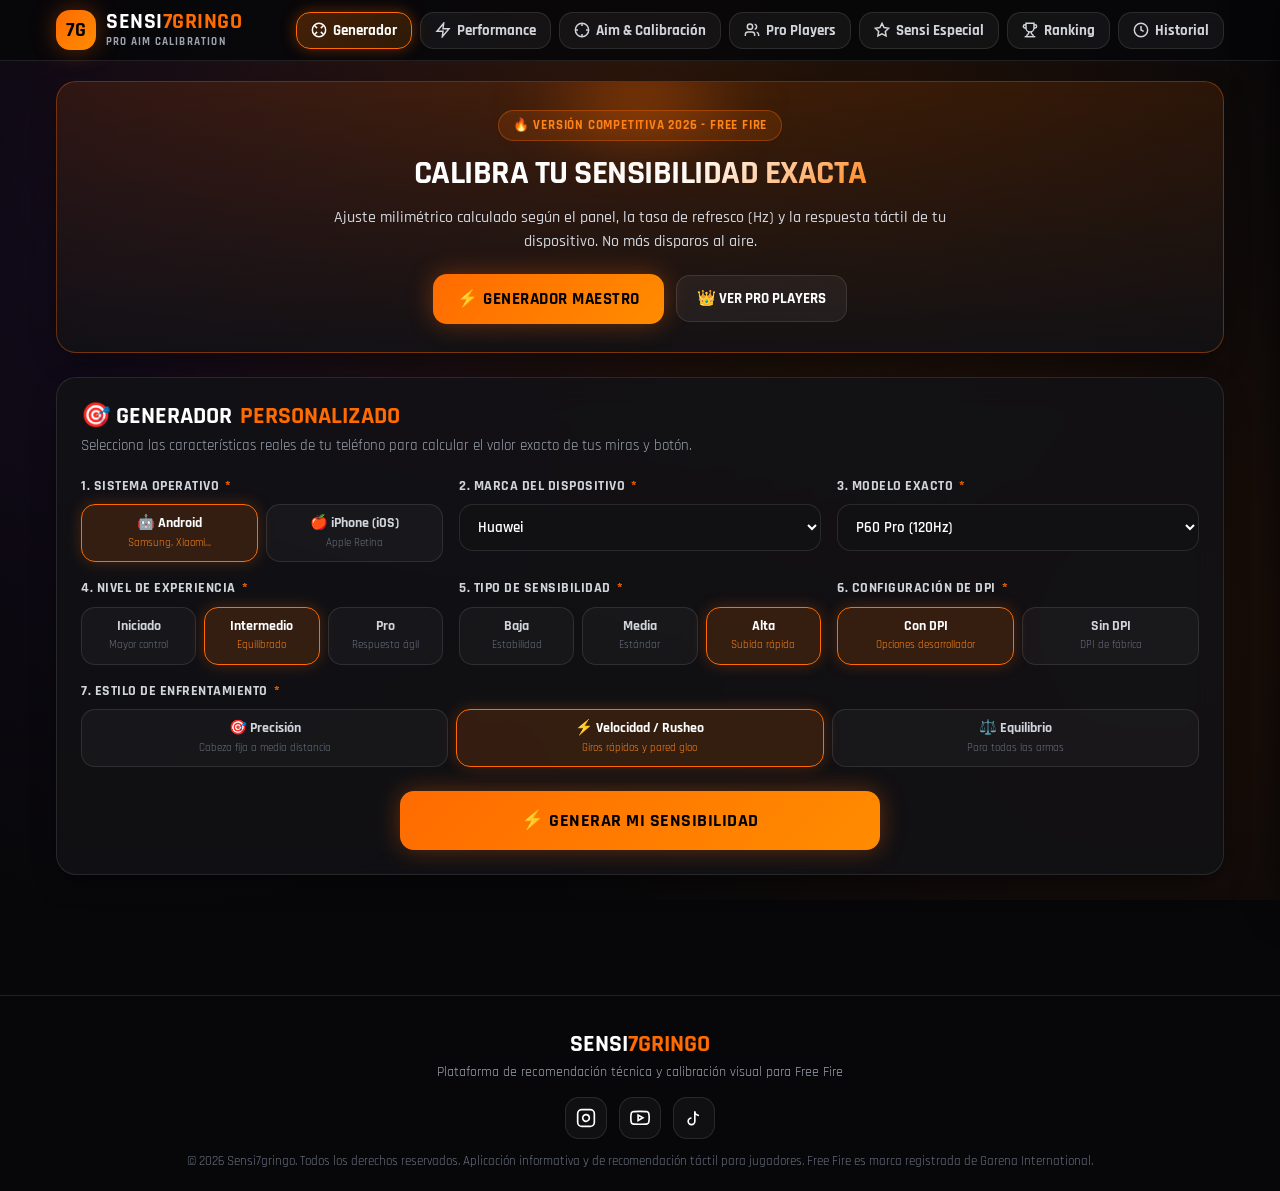
==== commit 994e2fa0: "feat: Add modern gaming hamburger menu drawer and optimize mobile layout" ====
--- a/github-pages/index.html
+++ b/github-pages/index.html
@@ -25,37 +25,96 @@
         </div>
       </a>
 
-      <!-- Pestañas de navegación superiores con scroll horizontal fluido -->
-      <nav class="nav-tabs-scroll" aria-label="Navegación principal">
-        <button type="button" class="tab-btn active" data-tab="generator" id="tab-generator">
+      <!-- Botón Menú Hamburguesa para Móvil -->
+      <button type="button" class="hamburger-btn" id="btn-hamburger" aria-label="Abrir menú de navegación">
+        <span class="hamburger-line"></span>
+        <span class="hamburger-line"></span>
+        <span class="hamburger-line"></span>
+      </button>
+
+      <!-- Pestañas de navegación superiores (Escritorio / Tablet) -->
+      <nav class="nav-tabs-desktop" aria-label="Navegación principal">
+        <button type="button" class="tab-btn active" data-tab="generator">
           <svg viewBox="0 0 24 24" fill="none" stroke="currentColor"><circle cx="12" cy="12" r="10"/><path d="m4.93 4.93 4.24 4.24"/><path d="m14.83 9.17 4.24-4.24"/><path d="m14.83 14.83 4.24 4.24"/><path d="m9.17 14.83-4.24 4.24"/></svg>
           Generador
         </button>
-        <button type="button" class="tab-btn" data-tab="performance" id="tab-performance">
+        <button type="button" class="tab-btn" data-tab="performance">
           <svg viewBox="0 0 24 24" fill="none" stroke="currentColor"><path d="M13 2 3 14h9l-1 8 10-12h-9l1-8z"/></svg>
           Performance
         </button>
-        <button type="button" class="tab-btn" data-tab="aim" id="tab-aim">
+        <button type="button" class="tab-btn" data-tab="aim">
           <svg viewBox="0 0 24 24" fill="none" stroke="currentColor"><circle cx="12" cy="12" r="10"/><line x1="22" x2="18" y1="12" y2="12"/><line x1="6" x2="2" y1="12" y2="12"/><line x1="12" x2="12" y1="6" y2="2"/><line x1="12" x2="12" y1="22" y2="18"/></svg>
           Aim & Calibración
         </button>
-        <button type="button" class="tab-btn" data-tab="players" id="tab-players">
+        <button type="button" class="tab-btn" data-tab="players">
           <svg viewBox="0 0 24 24" fill="none" stroke="currentColor"><path d="M16 21v-2a4 4 0 0 0-4-4H6a4 4 0 0 0-4 4v2"/><circle cx="9" cy="7" r="4"/><path d="M22 21v-2a4 4 0 0 0-3-3.87"/><path d="M16 3.13a4 4 0 0 1 0 7.75"/></svg>
           Pro Players
         </button>
-        <button type="button" class="tab-btn" data-tab="special" id="tab-special">
+        <button type="button" class="tab-btn" data-tab="special">
           <svg viewBox="0 0 24 24" fill="none" stroke="currentColor"><polygon points="12 2 15.09 8.26 22 9.27 17 14.14 18.18 21.02 12 17.77 5.82 21.02 7 14.14 2 9.27 8.91 8.26 12 2"/></svg>
           Sensi Especial
         </button>
-        <button type="button" class="tab-btn" data-tab="ranking" id="tab-ranking">
+        <button type="button" class="tab-btn" data-tab="ranking">
           <svg viewBox="0 0 24 24" fill="none" stroke="currentColor"><path d="M6 9H4.5a2.5 2.5 0 0 1 0-5H6"/><path d="M18 9h1.5a2.5 2.5 0 0 0 0-5H18"/><path d="M4 22h16"/><path d="M10 14.66V17c0 .55-.47.98-.97 1.21C7.85 18.75 7 20.24 7 22"/><path d="M14 14.66V17c0 .55.47.98.97 1.21C16.15 18.75 17 20.24 17 22"/><path d="M18 2H6v7a6 6 0 0 0 12 0V2Z"/></svg>
           Ranking
         </button>
-        <button type="button" class="tab-btn" data-tab="history" id="tab-history">
+        <button type="button" class="tab-btn" data-tab="history">
           <svg viewBox="0 0 24 24" fill="none" stroke="currentColor"><circle cx="12" cy="12" r="10"/><polyline points="12 6 12 12 16 14"/></svg>
           Historial
         </button>
       </nav>
+    </div>
+
+    <!-- Menú Desplegable Móvil (Drawer Lateral / Overlay) -->
+    <div class="mobile-drawer-overlay" id="mobile-overlay"></div>
+    <div class="mobile-drawer" id="mobile-drawer">
+      <div class="drawer-header">
+        <div class="brand-badge">
+          <div class="brand-logo-icon">7G</div>
+          <div class="brand-text-wrap">
+            <h1>SENSI<span>7GRINGO</span></h1>
+            <div class="brand-tagline">Menú de Navegación</div>
+          </div>
+        </div>
+        <button type="button" class="drawer-close-btn" id="btn-close-drawer" aria-label="Cerrar menú">✕</button>
+      </div>
+
+      <nav class="drawer-nav">
+        <button type="button" class="drawer-link active" data-tab="generator">
+          <svg viewBox="0 0 24 24" fill="none" stroke="currentColor"><circle cx="12" cy="12" r="10"/><path d="m4.93 4.93 4.24 4.24"/><path d="m14.83 9.17 4.24-4.24"/><path d="m14.83 14.83 4.24 4.24"/><path d="m9.17 14.83-4.24 4.24"/></svg>
+          <span>Generador Maestro</span>
+          <span class="drawer-pill">Principal</span>
+        </button>
+        <button type="button" class="drawer-link" data-tab="performance">
+          <svg viewBox="0 0 24 24" fill="none" stroke="currentColor"><path d="M13 2 3 14h9l-1 8 10-12h-9l1-8z"/></svg>
+          <span>Performance & FPS</span>
+        </button>
+        <button type="button" class="drawer-link" data-tab="aim">
+          <svg viewBox="0 0 24 24" fill="none" stroke="currentColor"><circle cx="12" cy="12" r="10"/><line x1="22" x2="18" y1="12" y2="12"/><line x1="6" x2="2" y1="12" y2="12"/><line x1="12" x2="12" y1="6" y2="2"/><line x1="12" x2="12" y1="22" y2="18"/></svg>
+          <span>Aim & Calibración</span>
+        </button>
+        <button type="button" class="drawer-link" data-tab="players">
+          <svg viewBox="0 0 24 24" fill="none" stroke="currentColor"><path d="M16 21v-2a4 4 0 0 0-4-4H6a4 4 0 0 0-4 4v2"/><circle cx="9" cy="7" r="4"/><path d="M22 21v-2a4 4 0 0 0-3-3.87"/><path d="M16 3.13a4 4 0 0 1 0 7.75"/></svg>
+          <span>Pro Players Verificados</span>
+        </button>
+        <button type="button" class="drawer-link" data-tab="special">
+          <svg viewBox="0 0 24 24" fill="none" stroke="currentColor"><polygon points="12 2 15.09 8.26 22 9.27 17 14.14 18.18 21.02 12 17.77 5.82 21.02 7 14.14 2 9.27 8.91 8.26 12 2"/></svg>
+          <span>Sensi Especial VIP</span>
+          <span class="drawer-pill vip">VIP</span>
+        </button>
+        <button type="button" class="drawer-link" data-tab="ranking">
+          <svg viewBox="0 0 24 24" fill="none" stroke="currentColor"><path d="M6 9H4.5a2.5 2.5 0 0 1 0-5H6"/><path d="M18 9h1.5a2.5 2.5 0 0 0 0-5H18"/><path d="M4 22h16"/><path d="M10 14.66V17c0 .55-.47.98-.97 1.21C7.85 18.75 7 20.24 7 22"/><path d="M14 14.66V17c0 .55.47.98.97 1.21C16.15 18.75 17 20.24 17 22"/><path d="M18 2H6v7a6 6 0 0 0 12 0V2Z"/></svg>
+          <span>Ranking Comunidad</span>
+        </button>
+        <button type="button" class="drawer-link" data-tab="history">
+          <svg viewBox="0 0 24 24" fill="none" stroke="currentColor"><circle cx="12" cy="12" r="10"/><polyline points="12 6 12 12 16 14"/></svg>
+          <span>Mi Historial</span>
+        </button>
+      </nav>
+
+      <div class="drawer-footer">
+        <p class="drawer-footer-text">Sensi7gringo Mobile Edition © 2026</p>
+      </div>
     </div>
   </header>
 
--- a/github-pages/styles.css
+++ b/github-pages/styles.css
@@ -149,19 +149,45 @@
   white-space: nowrap;
 }
 
-/* NAVBAR TABS (Deslizamiento horizontal perfecto en móvil) */
-.nav-tabs-scroll {
+/* BOTÓN MENÚ HAMBURGUESA GAMING */
+.hamburger-btn {
+  display: none;
+  flex-direction: column;
+  justify-content: center;
+  align-items: center;
+  gap: 5px;
+  width: 42px;
+  height: 42px;
+  background: rgba(255, 107, 0, 0.12);
+  border: 1px solid var(--border-glow);
+  border-radius: var(--radius-md);
+  cursor: pointer;
+  padding: 8px;
+  transition: var(--transition);
+  box-shadow: 0 0 12px rgba(255, 107, 0, 0.2);
+}
+
+.hamburger-btn:active {
+  transform: scale(0.95);
+  background: rgba(255, 107, 0, 0.25);
+}
+
+.hamburger-line {
+  display: block;
+  width: 22px;
+  height: 2.5px;
+  background-color: var(--color-orange-bright);
+  border-radius: 2px;
+  transition: var(--transition);
+}
+
+/* NAVBAR DESKTOP */
+.nav-tabs-desktop {
   display: flex;
   align-items: center;
   gap: 8px;
-  overflow-x: auto;
-  overflow-y: hidden;
-  -webkit-overflow-scrolling: touch;
-  padding: 4px 2px;
-  scrollbar-width: none;
-  max-width: 100%;
-}
-.nav-tabs-scroll::-webkit-scrollbar { display: none; }
+  flex-wrap: wrap;
+}
 
 .tab-btn {
   display: inline-flex;
@@ -179,6 +205,165 @@
   white-space: nowrap;
   flex-shrink: 0;
   transition: var(--transition);
+}
+
+/* ==========================================================================
+   DRAWER LATERAL MÓVIL (MODERNO & ELEGANTE)
+   ========================================================================== */
+.mobile-drawer-overlay {
+  position: fixed;
+  top: 0;
+  left: 0;
+  width: 100vw;
+  height: 100vh;
+  background: rgba(0, 0, 0, 0.75);
+  backdrop-filter: blur(8px);
+  -webkit-backdrop-filter: blur(8px);
+  z-index: 998;
+  opacity: 0;
+  visibility: hidden;
+  transition: all 0.3s ease;
+}
+
+.mobile-drawer-overlay.active {
+  opacity: 1;
+  visibility: visible;
+}
+
+.mobile-drawer {
+  position: fixed;
+  top: 0;
+  right: -320px;
+  width: 300px;
+  max-width: 85vw;
+  height: 100vh;
+  background: #0d0d12;
+  border-left: 1px solid var(--border-glow);
+  box-shadow: -10px 0 40px rgba(0, 0, 0, 0.9);
+  z-index: 999;
+  display: flex;
+  flex-direction: column;
+  transition: transform 0.35s cubic-bezier(0.16, 1, 0.3, 1);
+}
+
+.mobile-drawer.active {
+  transform: translateX(-320px);
+}
+
+.drawer-header {
+  display: flex;
+  align-items: center;
+  justify-content: space-between;
+  padding: 20px 16px;
+  border-bottom: 1px solid var(--border-subtle);
+  background: rgba(255, 255, 255, 0.02);
+}
+
+.drawer-close-btn {
+  background: rgba(255, 255, 255, 0.05);
+  border: 1px solid var(--border-subtle);
+  color: var(--color-gray-300);
+  width: 36px;
+  height: 36px;
+  border-radius: var(--radius-md);
+  font-size: 1.1rem;
+  font-weight: 900;
+  cursor: pointer;
+  display: flex;
+  align-items: center;
+  justify-content: center;
+  transition: var(--transition);
+}
+
+.drawer-close-btn:hover {
+  background: rgba(239, 68, 68, 0.2);
+  border-color: #ef4444;
+  color: #fff;
+}
+
+.drawer-nav {
+  padding: 16px 12px;
+  display: flex;
+  flex-direction: column;
+  gap: 8px;
+  overflow-y: auto;
+  flex: 1;
+}
+
+.drawer-link {
+  display: flex;
+  align-items: center;
+  gap: 12px;
+  padding: 13px 14px;
+  background: rgba(255, 255, 255, 0.03);
+  border: 1px solid var(--border-subtle);
+  border-radius: var(--radius-md);
+  color: var(--color-gray-300);
+  font-family: var(--font-main);
+  font-size: 0.98rem;
+  font-weight: 700;
+  text-align: left;
+  cursor: pointer;
+  transition: var(--transition);
+  width: 100%;
+}
+
+.drawer-link svg {
+  width: 20px;
+  height: 20px;
+  stroke-width: 2.2;
+  color: var(--color-gray-400);
+  flex-shrink: 0;
+}
+
+.drawer-link:hover {
+  background: rgba(255, 255, 255, 0.08);
+  border-color: rgba(255, 107, 0, 0.4);
+  color: var(--color-white);
+}
+
+.drawer-link:hover svg {
+  color: var(--color-orange-bright);
+}
+
+.drawer-link.active {
+  background: linear-gradient(135deg, rgba(255, 107, 0, 0.2) 0%, rgba(255, 140, 0, 0.1) 100%);
+  border-color: var(--color-orange);
+  color: var(--color-white);
+  box-shadow: 0 0 15px rgba(255, 107, 0, 0.3);
+}
+
+.drawer-link.active svg {
+  color: var(--color-orange-bright);
+}
+
+.drawer-pill {
+  margin-left: auto;
+  font-size: 0.68rem;
+  padding: 2px 7px;
+  background: var(--color-orange-soft);
+  color: var(--color-orange-bright);
+  border-radius: var(--radius-sm);
+  font-weight: 800;
+  border: 1px solid var(--border-glow);
+}
+
+.drawer-pill.vip {
+  background: rgba(168, 85, 247, 0.2);
+  color: #c084fc;
+  border-color: rgba(168, 85, 247, 0.4);
+}
+
+.drawer-footer {
+  padding: 16px;
+  border-top: 1px solid var(--border-subtle);
+  text-align: center;
+}
+
+.drawer-footer-text {
+  font-size: 0.75rem;
+  color: var(--color-gray-500);
+  font-weight: 600;
 }
 
 .tab-btn:hover {
@@ -962,18 +1147,21 @@
    ========================================================================== */
 
 /* Tablets y pantallas medianas (≤ 900px) */
-@media (max-width: 900px) {
+/* Tablets y celulares (≤ 860px) */
+@media (max-width: 860px) {
   .header-content {
-    flex-direction: column;
-    align-items: stretch;
-    gap: 10px;
-  }
-  .brand-badge {
-    justify-content: center;
-  }
-  .nav-tabs-scroll {
-    width: 100%;
-    justify-content: flex-start;
+    flex-direction: row;
+    justify-content: space-between;
+    align-items: center;
+    padding: 0 14px;
+  }
+
+  .nav-tabs-desktop {
+    display: none !important; /* Se ocultan las pestañas horizontales */
+  }
+
+  .hamburger-btn {
+    display: flex !important; /* Aparece el botón de hamburguesa elegante */
   }
 }
 
@@ -984,23 +1172,18 @@
   }
   
   .header-main {
-    padding: 8px 0;
+    padding: 10px 0;
     margin-bottom: 16px;
   }
 
   .brand-logo-icon {
-    width: 36px;
-    height: 36px;
+    width: 38px;
+    height: 38px;
     font-size: 18px;
   }
 
   .brand-text-wrap h1 {
     font-size: 1.25rem;
-  }
-
-  .tab-btn {
-    padding: 7px 12px;
-    font-size: 0.85rem;
   }
 
   .hero-card {
